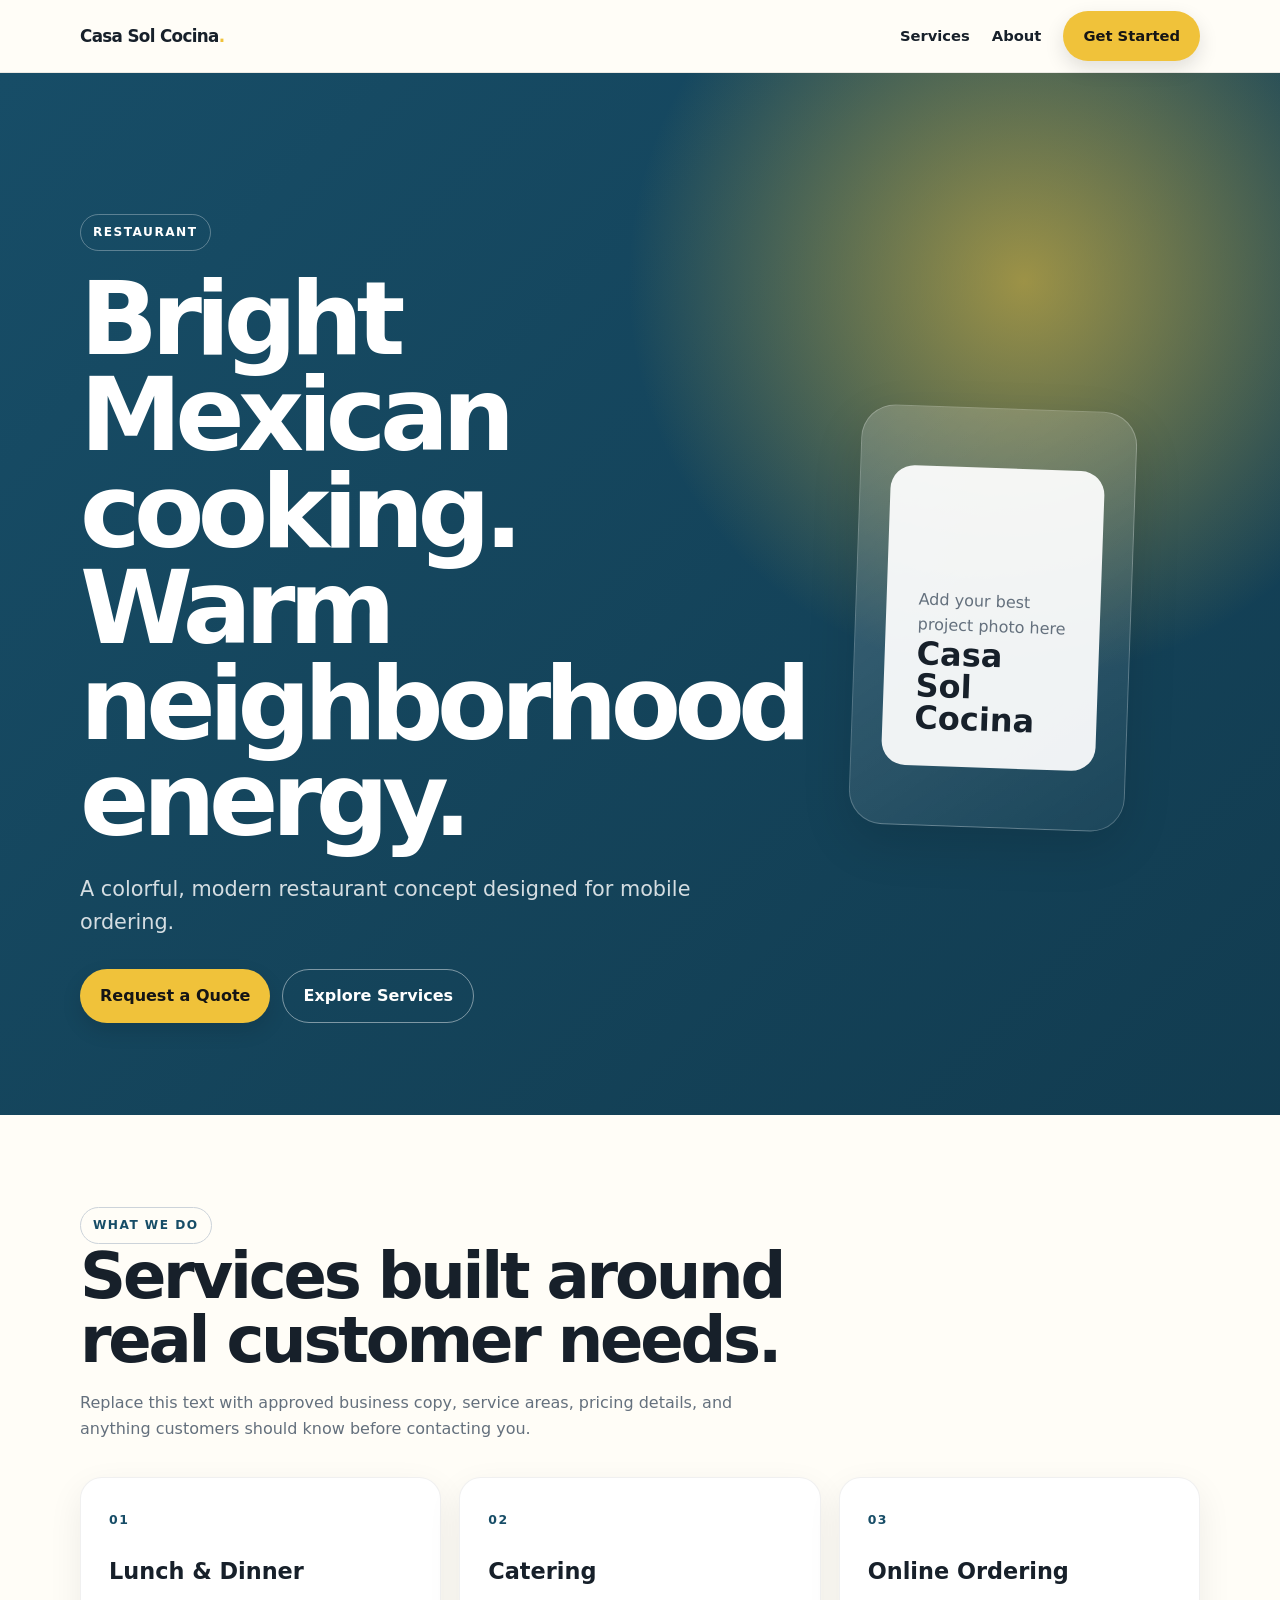
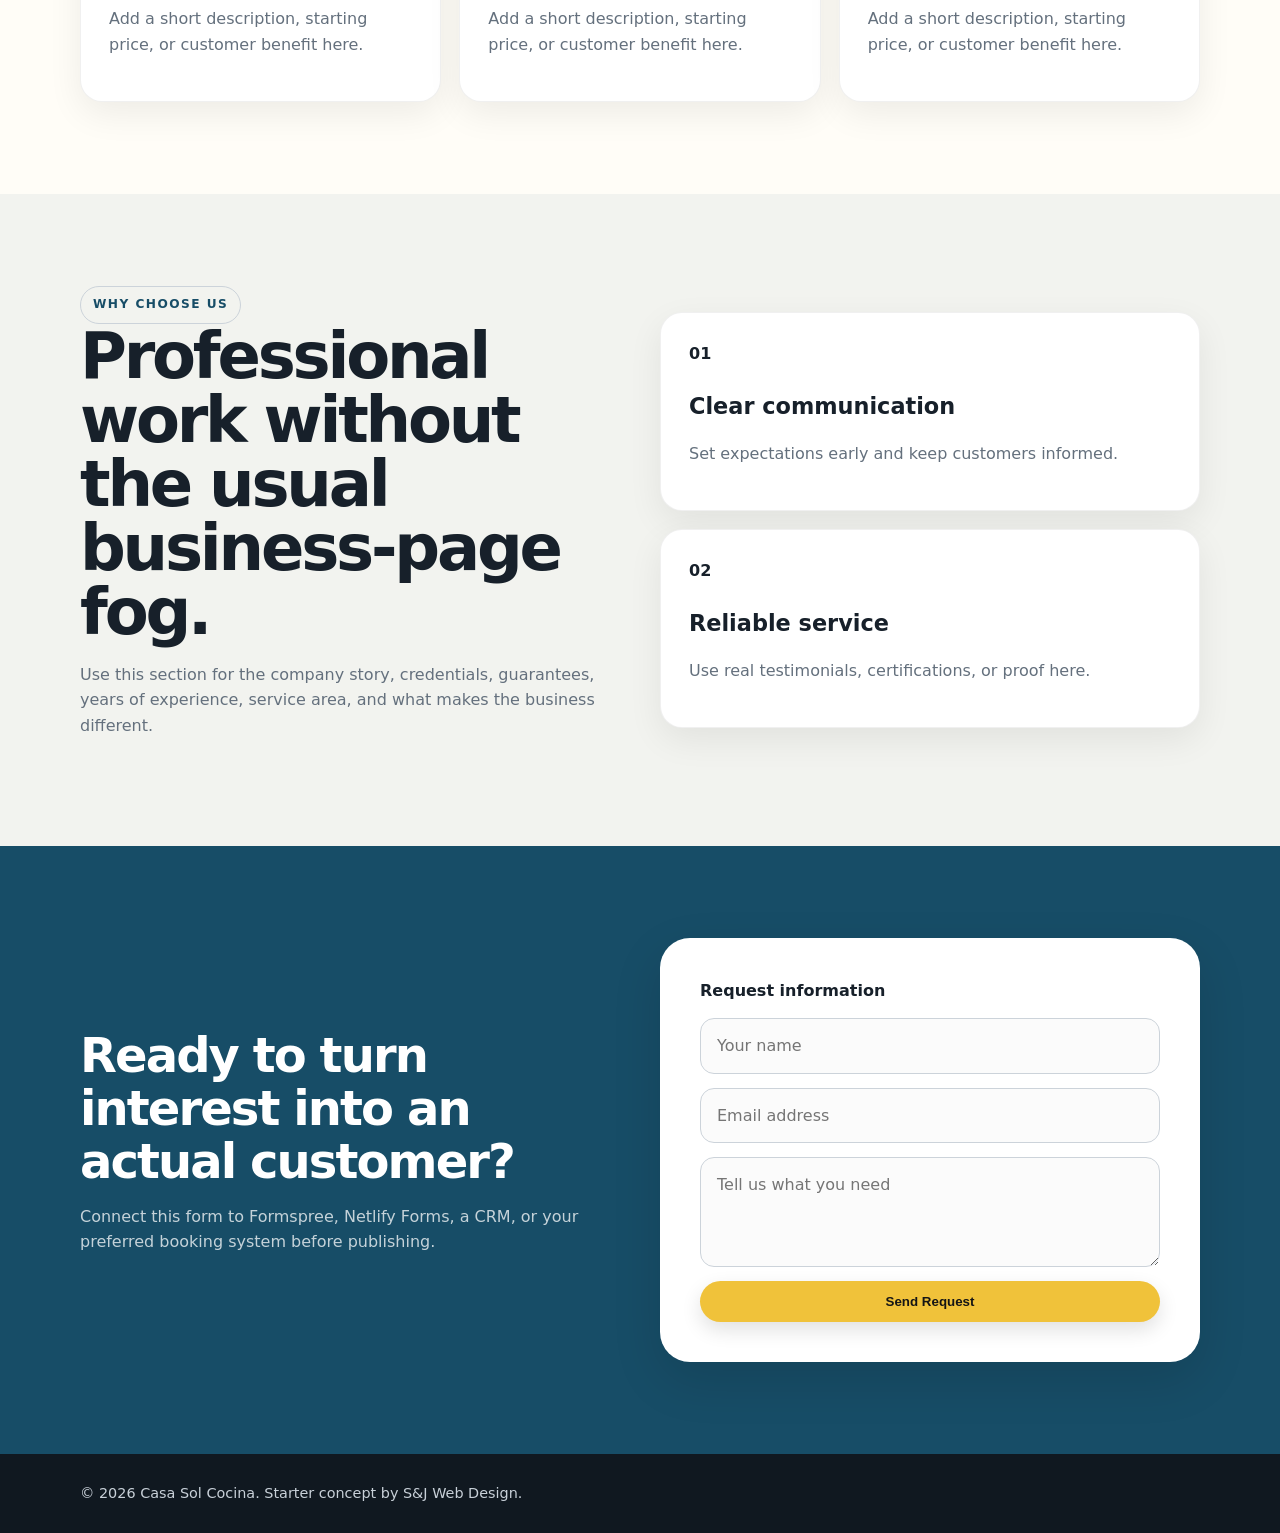
==== concepts/Casa_Sol_Cocina/index.html @ 7ccfbdbb "Add interactive portfolio concepts" ====
<!doctype html>
<html lang="en">
<head>
  <meta charset="utf-8">
  <meta name="viewport" content="width=device-width, initial-scale=1">
  <meta name="description" content="A colorful, modern restaurant concept designed for mobile ordering.">
  <title>Casa Sol Cocina</title>
  <style>
    :root {
      --primary: #174D67;
      --accent: #F0C23A;
      --paper: #fffdf7;
      --ink: #17202a;
      --muted: #64707d;
      --radius: 22px;
      --shadow: 0 18px 50px rgba(0,0,0,.12);
    }
    * { box-sizing: border-box; }
    html { scroll-behavior: smooth; }
    body {
      margin: 0;
      font-family: Inter, ui-sans-serif, system-ui, -apple-system, BlinkMacSystemFont, "Segoe UI", sans-serif;
      color: var(--ink);
      background: var(--paper);
      line-height: 1.6;
    }
    a { color: inherit; text-decoration: none; }
    .wrap { width: min(1120px, calc(100% - 32px)); margin: auto; }
    header {
      position: sticky; top: 0; z-index: 20;
      background: color-mix(in srgb, var(--paper) 92%, transparent);
      backdrop-filter: blur(16px);
      border-bottom: 1px solid rgba(0,0,0,.08);
    }
    nav {
      min-height: 72px; display: flex; align-items: center; justify-content: space-between; gap: 20px;
    }
    .brand { font-weight: 900; letter-spacing: -.04em; font-size: 1.05rem; }
    .brand span { color: var(--accent); }
    .navlinks { display: flex; gap: 22px; align-items: center; font-weight: 700; font-size: .92rem; }
    .button {
      display: inline-flex; align-items: center; justify-content: center;
      padding: 13px 20px; border-radius: 999px; font-weight: 850;
      background: var(--accent); color: #151515; border: 0; cursor: pointer;
      box-shadow: 0 8px 20px rgba(0,0,0,.12);
    }
    .button.alt { background: transparent; color: white; border: 1px solid rgba(255,255,255,.45); box-shadow: none; }
    .hero {
      color: white;
      background:
        radial-gradient(circle at 80% 20%, color-mix(in srgb, var(--accent) 62%, transparent), transparent 30%),
        linear-gradient(135deg, var(--primary), color-mix(in srgb, var(--primary) 78%, black));
      padding: clamp(76px, 11vw, 150px) 0 92px;
      overflow: hidden;
    }
    .hero-grid { display: grid; grid-template-columns: 1.2fr .8fr; align-items: center; gap: 50px; }
    .eyebrow {
      display: inline-block; padding: 8px 12px; border: 1px solid rgba(255,255,255,.3);
      border-radius: 999px; font-size: .76rem; font-weight: 900; letter-spacing: .12em; text-transform: uppercase;
    }
    h1 { font-size: clamp(3rem, 8vw, 6.7rem); line-height: .94; letter-spacing: -.065em; margin: 20px 0 24px; max-width: 850px; }
    .hero p { font-size: clamp(1.05rem, 2.2vw, 1.3rem); color: rgba(255,255,255,.82); max-width: 650px; }
    .actions { display: flex; flex-wrap: wrap; gap: 12px; margin-top: 30px; }
    .visual {
      min-height: 420px; border-radius: 34px; background:
      linear-gradient(145deg, rgba(255,255,255,.19), rgba(255,255,255,.04));
      border: 1px solid rgba(255,255,255,.22); box-shadow: var(--shadow);
      display: grid; place-items: center; padding: 30px; transform: rotate(2deg);
    }
    .visual-card {
      width: 100%; min-height: 300px; border-radius: 24px; background: rgba(255,255,255,.93); color: var(--ink);
      padding: 32px; display: flex; flex-direction: column; justify-content: end;
    }
    .visual-card strong { font-size: 2rem; line-height: 1; }
    section { padding: 92px 0; }
    .section-head { max-width: 720px; margin-bottom: 36px; }
    h2 { font-size: clamp(2.1rem, 5vw, 4rem); line-height: 1; letter-spacing: -.05em; margin: 0 0 18px; }
    .muted { color: var(--muted); }
    .cards { display: grid; grid-template-columns: repeat(3, 1fr); gap: 18px; }
    .card { padding: 28px; border-radius: var(--radius); background: white; box-shadow: 0 12px 35px rgba(0,0,0,.07); border: 1px solid rgba(0,0,0,.06); }
    .card .num { font-size: .78rem; font-weight: 900; color: var(--primary); letter-spacing: .12em; }
    .card h3 { margin: 22px 0 8px; font-size: 1.4rem; }
    .band { background: var(--primary); color: white; }
    .band-grid { display: grid; grid-template-columns: 1fr 1fr; gap: 40px; align-items: center; }
    .quote { font-size: clamp(1.6rem, 4vw, 3rem); font-weight: 900; line-height: 1.1; letter-spacing: -.04em; }
    .contact {
      padding: 40px; border-radius: 30px; background: white; color: var(--ink);
      display: grid; gap: 14px; box-shadow: var(--shadow);
    }
    input, textarea {
      width: 100%; padding: 14px 16px; border-radius: 14px; border: 1px solid #ccd3da;
      font: inherit; background: #fbfbfb;
    }
    textarea { min-height: 110px; resize: vertical; }
    footer { padding: 28px 0; background: #101820; color: #c8d0d8; font-size: .9rem; }
    @media (max-width: 780px) {
      .navlinks a:not(.button) { display: none; }
      .hero-grid, .band-grid { grid-template-columns: 1fr; }
      .visual { min-height: 300px; transform: none; }
      .cards { grid-template-columns: 1fr; }
      section { padding: 68px 0; }
      h1 { font-size: clamp(3rem, 15vw, 5rem); }
    }
  </style>
</head>
<body>
<header>
  <nav class="wrap">
    <a class="brand" href="#top">Casa Sol Cocina<span>.</span></a>
    <div class="navlinks">
      <a href="#services">Services</a>
      <a href="#about">About</a>
      <a class="button" href="#contact">Get Started</a>
    </div>
  </nav>
</header>

<main id="top">
  <section class="hero">
    <div class="wrap hero-grid">
      <div>
        <span class="eyebrow">Restaurant</span>
        <h1>Bright Mexican cooking. Warm neighborhood energy.</h1>
        <p>A colorful, modern restaurant concept designed for mobile ordering.</p>
        <div class="actions">
          <a class="button" href="#contact">Request a Quote</a>
          <a class="button alt" href="#services">Explore Services</a>
        </div>
      </div>
      <div class="visual" aria-label="Project image placeholder">
        <div class="visual-card">
          <span class="muted">Add your best project photo here</span>
          <strong>Casa Sol Cocina</strong>
        </div>
      </div>
    </div>
  </section>

  <section id="services">
    <div class="wrap">
      <div class="section-head">
        <span class="eyebrow" style="color:var(--primary);border-color:#ccd3da">What we do</span>
        <h2>Services built around real customer needs.</h2>
        <p class="muted">Replace this text with approved business copy, service areas, pricing details, and anything customers should know before contacting you.</p>
      </div>
      <div class="cards">
        <article class="card"><span class="num">01</span><h3>Lunch &amp; Dinner</h3><p class="muted">Add a short description, starting price, or customer benefit here.</p></article>
<article class="card"><span class="num">02</span><h3>Catering</h3><p class="muted">Add a short description, starting price, or customer benefit here.</p></article>
<article class="card"><span class="num">03</span><h3>Online Ordering</h3><p class="muted">Add a short description, starting price, or customer benefit here.</p></article>
      </div>
    </div>
  </section>

  <section id="about" style="background:#f2f3ef">
    <div class="wrap band-grid">
      <div>
        <span class="eyebrow" style="color:var(--primary);border-color:#ccd3da">Why choose us</span>
        <h2>Professional work without the usual business-page fog.</h2>
        <p class="muted">Use this section for the company story, credentials, guarantees, years of experience, service area, and what makes the business different.</p>
      </div>
      <div class="cards" style="grid-template-columns:1fr">
        <div class="card"><strong>01</strong><h3>Clear communication</h3><p class="muted">Set expectations early and keep customers informed.</p></div>
        <div class="card"><strong>02</strong><h3>Reliable service</h3><p class="muted">Use real testimonials, certifications, or proof here.</p></div>
      </div>
    </div>
  </section>

  <section class="band" id="contact">
    <div class="wrap band-grid">
      <div>
        <div class="quote">Ready to turn interest into an actual customer?</div>
        <p style="color:rgba(255,255,255,.75)">Connect this form to Formspree, Netlify Forms, a CRM, or your preferred booking system before publishing.</p>
      </div>
      <form class="contact" onsubmit="event.preventDefault(); alert('Demo form only. Connect a real form service before launch.');">
        <strong>Request information</strong>
        <input aria-label="Name" placeholder="Your name" required>
        <input aria-label="Email" type="email" placeholder="Email address" required>
        <textarea aria-label="Message" placeholder="Tell us what you need"></textarea>
        <button class="button" type="submit">Send Request</button>
      </form>
    </div>
  </section>
</main>

<footer>
  <div class="wrap">© <span id="year"></span> Casa Sol Cocina. Starter concept by S&amp;J Web Design.</div>
</footer>

<script>
  document.getElementById('year').textContent = new Date().getFullYear();
</script>
</body>
</html>
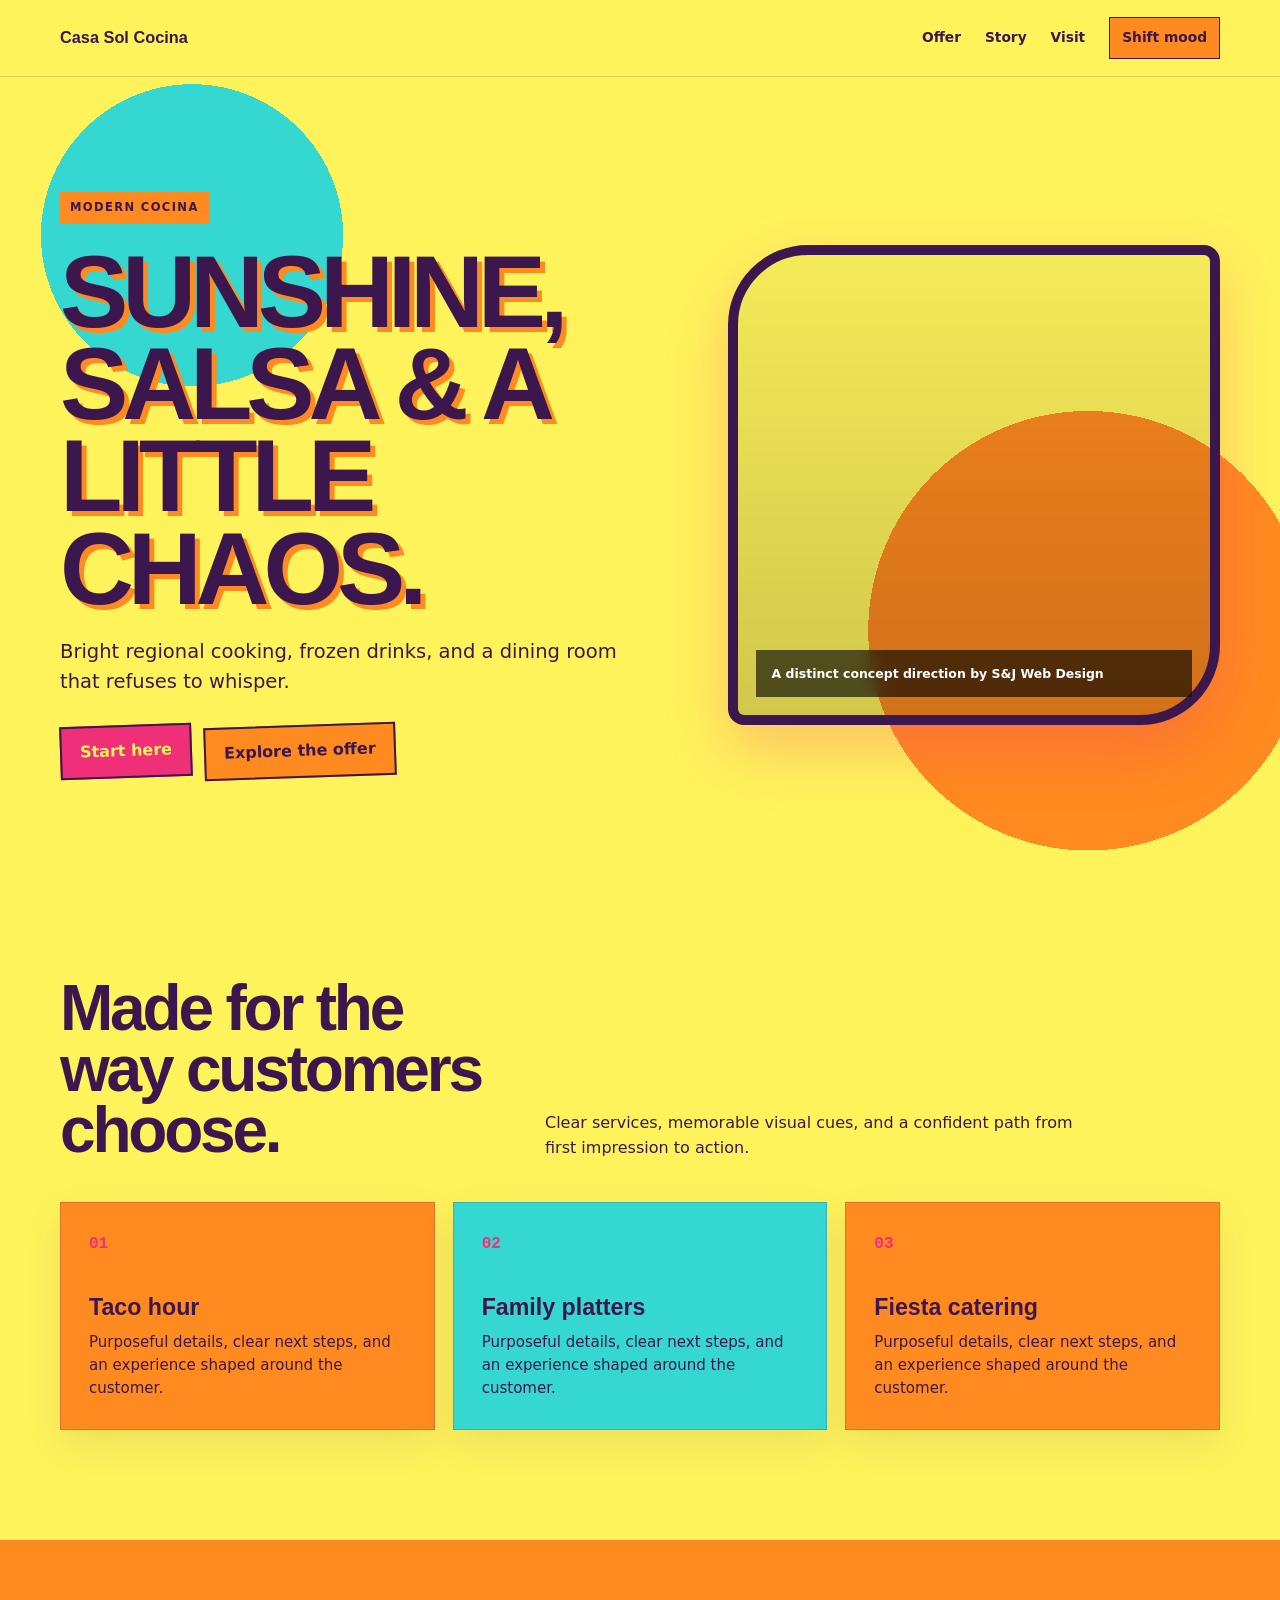
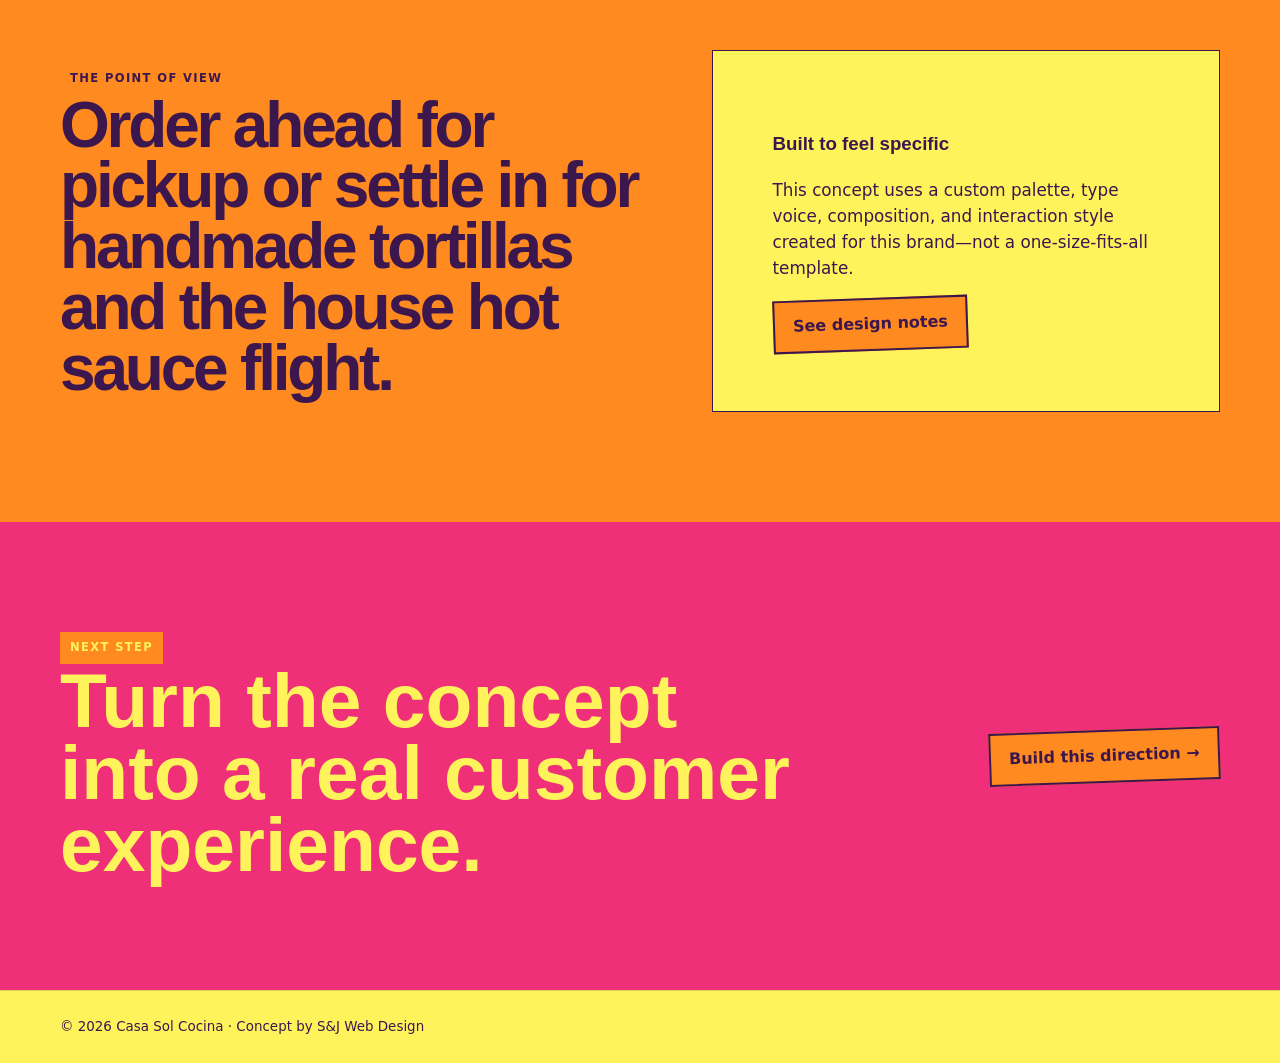
==== commit aac49cc2: "Redesign all portfolio concepts" ====
--- a/concepts/Casa_Sol_Cocina/index.html
+++ b/concepts/Casa_Sol_Cocina/index.html
@@ -1,193 +1,19 @@
 <!doctype html>
-<html lang="en">
-<head>
-  <meta charset="utf-8">
-  <meta name="viewport" content="width=device-width, initial-scale=1">
-  <meta name="description" content="A colorful, modern restaurant concept designed for mobile ordering.">
-  <title>Casa Sol Cocina</title>
-  <style>
-    :root {
-      --primary: #174D67;
-      --accent: #F0C23A;
-      --paper: #fffdf7;
-      --ink: #17202a;
-      --muted: #64707d;
-      --radius: 22px;
-      --shadow: 0 18px 50px rgba(0,0,0,.12);
-    }
-    * { box-sizing: border-box; }
-    html { scroll-behavior: smooth; }
-    body {
-      margin: 0;
-      font-family: Inter, ui-sans-serif, system-ui, -apple-system, BlinkMacSystemFont, "Segoe UI", sans-serif;
-      color: var(--ink);
-      background: var(--paper);
-      line-height: 1.6;
-    }
-    a { color: inherit; text-decoration: none; }
-    .wrap { width: min(1120px, calc(100% - 32px)); margin: auto; }
-    header {
-      position: sticky; top: 0; z-index: 20;
-      background: color-mix(in srgb, var(--paper) 92%, transparent);
-      backdrop-filter: blur(16px);
-      border-bottom: 1px solid rgba(0,0,0,.08);
-    }
-    nav {
-      min-height: 72px; display: flex; align-items: center; justify-content: space-between; gap: 20px;
-    }
-    .brand { font-weight: 900; letter-spacing: -.04em; font-size: 1.05rem; }
-    .brand span { color: var(--accent); }
-    .navlinks { display: flex; gap: 22px; align-items: center; font-weight: 700; font-size: .92rem; }
-    .button {
-      display: inline-flex; align-items: center; justify-content: center;
-      padding: 13px 20px; border-radius: 999px; font-weight: 850;
-      background: var(--accent); color: #151515; border: 0; cursor: pointer;
-      box-shadow: 0 8px 20px rgba(0,0,0,.12);
-    }
-    .button.alt { background: transparent; color: white; border: 1px solid rgba(255,255,255,.45); box-shadow: none; }
-    .hero {
-      color: white;
-      background:
-        radial-gradient(circle at 80% 20%, color-mix(in srgb, var(--accent) 62%, transparent), transparent 30%),
-        linear-gradient(135deg, var(--primary), color-mix(in srgb, var(--primary) 78%, black));
-      padding: clamp(76px, 11vw, 150px) 0 92px;
-      overflow: hidden;
-    }
-    .hero-grid { display: grid; grid-template-columns: 1.2fr .8fr; align-items: center; gap: 50px; }
-    .eyebrow {
-      display: inline-block; padding: 8px 12px; border: 1px solid rgba(255,255,255,.3);
-      border-radius: 999px; font-size: .76rem; font-weight: 900; letter-spacing: .12em; text-transform: uppercase;
-    }
-    h1 { font-size: clamp(3rem, 8vw, 6.7rem); line-height: .94; letter-spacing: -.065em; margin: 20px 0 24px; max-width: 850px; }
-    .hero p { font-size: clamp(1.05rem, 2.2vw, 1.3rem); color: rgba(255,255,255,.82); max-width: 650px; }
-    .actions { display: flex; flex-wrap: wrap; gap: 12px; margin-top: 30px; }
-    .visual {
-      min-height: 420px; border-radius: 34px; background:
-      linear-gradient(145deg, rgba(255,255,255,.19), rgba(255,255,255,.04));
-      border: 1px solid rgba(255,255,255,.22); box-shadow: var(--shadow);
-      display: grid; place-items: center; padding: 30px; transform: rotate(2deg);
-    }
-    .visual-card {
-      width: 100%; min-height: 300px; border-radius: 24px; background: rgba(255,255,255,.93); color: var(--ink);
-      padding: 32px; display: flex; flex-direction: column; justify-content: end;
-    }
-    .visual-card strong { font-size: 2rem; line-height: 1; }
-    section { padding: 92px 0; }
-    .section-head { max-width: 720px; margin-bottom: 36px; }
-    h2 { font-size: clamp(2.1rem, 5vw, 4rem); line-height: 1; letter-spacing: -.05em; margin: 0 0 18px; }
-    .muted { color: var(--muted); }
-    .cards { display: grid; grid-template-columns: repeat(3, 1fr); gap: 18px; }
-    .card { padding: 28px; border-radius: var(--radius); background: white; box-shadow: 0 12px 35px rgba(0,0,0,.07); border: 1px solid rgba(0,0,0,.06); }
-    .card .num { font-size: .78rem; font-weight: 900; color: var(--primary); letter-spacing: .12em; }
-    .card h3 { margin: 22px 0 8px; font-size: 1.4rem; }
-    .band { background: var(--primary); color: white; }
-    .band-grid { display: grid; grid-template-columns: 1fr 1fr; gap: 40px; align-items: center; }
-    .quote { font-size: clamp(1.6rem, 4vw, 3rem); font-weight: 900; line-height: 1.1; letter-spacing: -.04em; }
-    .contact {
-      padding: 40px; border-radius: 30px; background: white; color: var(--ink);
-      display: grid; gap: 14px; box-shadow: var(--shadow);
-    }
-    input, textarea {
-      width: 100%; padding: 14px 16px; border-radius: 14px; border: 1px solid #ccd3da;
-      font: inherit; background: #fbfbfb;
-    }
-    textarea { min-height: 110px; resize: vertical; }
-    footer { padding: 28px 0; background: #101820; color: #c8d0d8; font-size: .9rem; }
-    @media (max-width: 780px) {
-      .navlinks a:not(.button) { display: none; }
-      .hero-grid, .band-grid { grid-template-columns: 1fr; }
-      .visual { min-height: 300px; transform: none; }
-      .cards { grid-template-columns: 1fr; }
-      section { padding: 68px 0; }
-      h1 { font-size: clamp(3rem, 15vw, 5rem); }
-    }
-  </style>
-</head>
-<body>
-<header>
-  <nav class="wrap">
-    <a class="brand" href="#top">Casa Sol Cocina<span>.</span></a>
-    <div class="navlinks">
-      <a href="#services">Services</a>
-      <a href="#about">About</a>
-      <a class="button" href="#contact">Get Started</a>
-    </div>
-  </nav>
-</header>
-
-<main id="top">
-  <section class="hero">
-    <div class="wrap hero-grid">
-      <div>
-        <span class="eyebrow">Restaurant</span>
-        <h1>Bright Mexican cooking. Warm neighborhood energy.</h1>
-        <p>A colorful, modern restaurant concept designed for mobile ordering.</p>
-        <div class="actions">
-          <a class="button" href="#contact">Request a Quote</a>
-          <a class="button alt" href="#services">Explore Services</a>
-        </div>
-      </div>
-      <div class="visual" aria-label="Project image placeholder">
-        <div class="visual-card">
-          <span class="muted">Add your best project photo here</span>
-          <strong>Casa Sol Cocina</strong>
-        </div>
-      </div>
-    </div>
-  </section>
-
-  <section id="services">
-    <div class="wrap">
-      <div class="section-head">
-        <span class="eyebrow" style="color:var(--primary);border-color:#ccd3da">What we do</span>
-        <h2>Services built around real customer needs.</h2>
-        <p class="muted">Replace this text with approved business copy, service areas, pricing details, and anything customers should know before contacting you.</p>
-      </div>
-      <div class="cards">
-        <article class="card"><span class="num">01</span><h3>Lunch &amp; Dinner</h3><p class="muted">Add a short description, starting price, or customer benefit here.</p></article>
-<article class="card"><span class="num">02</span><h3>Catering</h3><p class="muted">Add a short description, starting price, or customer benefit here.</p></article>
-<article class="card"><span class="num">03</span><h3>Online Ordering</h3><p class="muted">Add a short description, starting price, or customer benefit here.</p></article>
-      </div>
-    </div>
-  </section>
-
-  <section id="about" style="background:#f2f3ef">
-    <div class="wrap band-grid">
-      <div>
-        <span class="eyebrow" style="color:var(--primary);border-color:#ccd3da">Why choose us</span>
-        <h2>Professional work without the usual business-page fog.</h2>
-        <p class="muted">Use this section for the company story, credentials, guarantees, years of experience, service area, and what makes the business different.</p>
-      </div>
-      <div class="cards" style="grid-template-columns:1fr">
-        <div class="card"><strong>01</strong><h3>Clear communication</h3><p class="muted">Set expectations early and keep customers informed.</p></div>
-        <div class="card"><strong>02</strong><h3>Reliable service</h3><p class="muted">Use real testimonials, certifications, or proof here.</p></div>
-      </div>
-    </div>
-  </section>
-
-  <section class="band" id="contact">
-    <div class="wrap band-grid">
-      <div>
-        <div class="quote">Ready to turn interest into an actual customer?</div>
-        <p style="color:rgba(255,255,255,.75)">Connect this form to Formspree, Netlify Forms, a CRM, or your preferred booking system before publishing.</p>
-      </div>
-      <form class="contact" onsubmit="event.preventDefault(); alert('Demo form only. Connect a real form service before launch.');">
-        <strong>Request information</strong>
-        <input aria-label="Name" placeholder="Your name" required>
-        <input aria-label="Email" type="email" placeholder="Email address" required>
-        <textarea aria-label="Message" placeholder="Tell us what you need"></textarea>
-        <button class="button" type="submit">Send Request</button>
-      </form>
-    </div>
-  </section>
-</main>
-
-<footer>
-  <div class="wrap">© <span id="year"></span> Casa Sol Cocina. Starter concept by S&amp;J Web Design.</div>
-</footer>
-
+<html lang="en"><head><meta charset="utf-8"><meta name="viewport" content="width=device-width,initial-scale=1,viewport-fit=cover"><meta name="description" content="Bright regional cooking, frozen drinks, and a dining room that refuses to whisper."><title>Casa Sol Cocina</title>
+<style>
+:root{--primary:#ef2f78;--accent:#ff8a1f;--pop:#35d7d1;--bg:#fff35c;--ink:#3c174d;--paper:#fff;--line:color-mix(in srgb,var(--ink) 18%,transparent)}
+*{box-sizing:border-box}html{scroll-behavior:smooth}body{margin:0;color:var(--ink);background:var(--bg);font-family:Trebuchet MS, Arial, sans-serif;line-height:1.55}body.mood{--bg:#3c174d;--ink:#fff35c;--line:color-mix(in srgb,var(--bg) 28%,transparent)}a{color:inherit;text-decoration:none}button{font:inherit}.wrap{width:min(1160px,calc(100% - 32px));margin:auto}.site-header{position:sticky;top:0;z-index:20;background:color-mix(in srgb,var(--bg) 88%,transparent);border-bottom:1px solid var(--line);backdrop-filter:blur(15px)}nav{display:flex;min-height:76px;align-items:center;justify-content:space-between;gap:24px}.wordmark{font-weight:900;font-size:1.02rem}.navlinks{display:flex;align-items:center;gap:24px;font-family:ui-sans-serif,system-ui,sans-serif;font-size:.86rem;font-weight:800}.menu{display:none}.mood-button{padding:9px 12px;color:var(--ink);background:var(--accent);border:1px solid var(--ink);cursor:pointer;font-weight:900}.hero{position:relative;padding:clamp(70px,9vw,132px) 0 90px}.hero-grid{display:grid;grid-template-columns:1.08fr .92fr;align-items:center;gap:clamp(36px,7vw,90px)}.kicker{display:inline-block;padding:7px 10px;background:var(--accent);font-family:ui-sans-serif,system-ui,sans-serif;font-size:.72rem;font-weight:900;letter-spacing:.12em;text-transform:uppercase}h1{max-width:850px;margin:22px 0;font-size:clamp(3.2rem,8vw,7rem);line-height:.9;letter-spacing:-.06em}.intro{max-width:620px;font-family:ui-sans-serif,system-ui,sans-serif;font-size:clamp(1rem,2vw,1.22rem)}.actions{display:flex;flex-wrap:wrap;gap:12px;margin-top:28px}.button{display:inline-flex;min-height:48px;align-items:center;justify-content:center;padding:12px 18px;color:var(--bg);background:var(--primary);border:2px solid var(--ink);font-family:ui-sans-serif,system-ui,sans-serif;font-weight:900;cursor:pointer}.button.alt{color:var(--ink);background:var(--accent)}.photo{position:relative;min-height:480px;background:linear-gradient(0deg,rgba(0,0,0,.18),rgba(0,0,0,.04)),url("https://images.unsplash.com/photo-1565299585323-38d6b0865b47?auto=format&fit=crop&w=1400&q=82") center/cover;box-shadow:0 24px 60px color-mix(in srgb,var(--primary) 25%,transparent)}.photo-label{position:absolute;right:18px;bottom:18px;left:18px;padding:14px 16px;color:white;background:rgba(0,0,0,.62);font-family:ui-sans-serif,system-ui,sans-serif;font-size:.78rem;font-weight:800;backdrop-filter:blur(8px)}section{padding:clamp(68px,9vw,110px) 0}.section-head{display:grid;grid-template-columns:.8fr 1.2fr;align-items:end;gap:35px;margin-bottom:42px}.section-title{margin:0;font-size:clamp(2.4rem,5vw,4.8rem);line-height:.95;letter-spacing:-.05em}.section-head p{max-width:540px;margin:0;font-family:ui-sans-serif,system-ui,sans-serif}.cards{display:grid;grid-template-columns:repeat(3,1fr);gap:18px}.card{padding:28px;background:color-mix(in srgb,var(--paper) 76%,var(--bg));border:1px solid var(--line);box-shadow:0 14px 35px color-mix(in srgb,var(--ink) 9%,transparent)}.card>span{font-family:ui-monospace,monospace;font-weight:900;color:var(--primary)}.card h3{margin:38px 0 10px;font-size:1.45rem;line-height:1.1}.card p{margin:0;font-family:ui-sans-serif,system-ui,sans-serif;font-size:.94rem}.story{background:var(--accent)}.story-grid{display:grid;grid-template-columns:1.1fr .9fr;align-items:center;gap:30px}.story-panel{padding:clamp(28px,5vw,60px);background:var(--bg);border:1px solid var(--ink)}.story-panel p{font-family:ui-sans-serif,system-ui,sans-serif;font-size:1.05rem}.details{max-height:0;overflow:hidden;opacity:0;transition:max-height .35s,opacity .35s}.details.open{max-height:180px;opacity:1}.contact{color:var(--bg);background:var(--primary)}.contact-grid{display:grid;grid-template-columns:1fr auto;align-items:center;gap:28px}.contact h2{max-width:760px;margin:0;font-size:clamp(2.5rem,6vw,5.5rem);line-height:.94}.contact .button{color:var(--ink);background:var(--accent)}footer{padding:26px 0;border-top:1px solid var(--line);font-family:ui-sans-serif,system-ui,sans-serif;font-size:.84rem}
+.v5{}.hero{background:radial-gradient(circle at 15% 20%,var(--pop) 0 12%,transparent 12%),radial-gradient(circle at 85% 70%,var(--accent) 0 18%,transparent 18%),var(--bg)}h1{text-shadow:5px 5px 0 var(--accent);text-transform:uppercase}.photo{border:10px solid var(--ink);border-radius:80px 16px}.card:nth-child(odd){background:var(--accent)}.card:nth-child(even){background:var(--pop)}.button{transform:rotate(-2deg)}
+@media(max-width:820px){.navlinks{position:absolute;top:100%;right:0;left:0;display:none;padding:16px;background:var(--bg);border-bottom:1px solid var(--line);flex-direction:column;align-items:stretch}.navlinks.open{display:flex}.navlinks a,.navlinks button{min-height:48px}.menu{display:grid;width:48px;height:48px;place-items:center;color:var(--ink);background:var(--accent);border:1px solid var(--ink);cursor:pointer}.hero-grid,.section-head,.story-grid,.contact-grid{grid-template-columns:1fr}.hero-copy,.photo{order:initial}.photo{min-height:360px;clip-path:none!important;transform:none!important}.cards{grid-template-columns:1fr!important}.card{transform:none!important}.contact-grid{align-items:start}.contact .button{width:100%}.hero{padding-top:58px}h1{font-size:clamp(3rem,15vw,5.2rem)}}
+@media(max-width:520px){.wrap{width:min(calc(100% - 22px),1160px)}nav{min-height:68px}.wordmark{max-width:210px}.hero{padding-bottom:60px}.photo{min-height:300px}.actions,.actions .button{width:100%}section{padding:60px 0}.story-panel{padding:24px}.section-head{gap:18px}.mood-button{width:100%}}
+@media(prefers-reduced-motion:reduce){html{scroll-behavior:auto}.details{transition:none}}
+</style></head>
+<body class="v5"><header class="site-header"><nav class="wrap"><a class="wordmark" href="#top">Casa Sol Cocina</a><button class="menu" type="button" aria-expanded="false" aria-controls="navlinks" aria-label="Open menu">MENU</button><div class="navlinks" id="navlinks"><a href="#offer">Offer</a><a href="#story">Story</a><a href="#visit">Visit</a><button class="mood-button" type="button" aria-pressed="false">Shift mood</button></div></nav></header>
+<main id="top"><section class="hero"><div class="wrap hero-grid"><div class="hero-copy"><span class="kicker">Modern cocina</span><h1>SUNSHINE, SALSA &amp; A LITTLE CHAOS.</h1><p class="intro">Bright regional cooking, frozen drinks, and a dining room that refuses to whisper.</p><div class="actions"><a class="button" href="#visit">Start here</a><a class="button alt" href="#offer">Explore the offer</a></div></div><div class="photo" role="img" aria-label="Casa Sol Cocina concept photography"><span class="photo-label">A distinct concept direction by S&amp;J Web Design</span></div></div></section>
+<section id="offer"><div class="wrap"><div class="section-head"><h2 class="section-title">Made for the way customers choose.</h2><p>Clear services, memorable visual cues, and a confident path from first impression to action.</p></div><div class="cards"><article class="card"><span>01</span><h3>Taco hour</h3><p>Purposeful details, clear next steps, and an experience shaped around the customer.</p></article><article class="card"><span>02</span><h3>Family platters</h3><p>Purposeful details, clear next steps, and an experience shaped around the customer.</p></article><article class="card"><span>03</span><h3>Fiesta catering</h3><p>Purposeful details, clear next steps, and an experience shaped around the customer.</p></article></div></div></section>
+<section class="story" id="story"><div class="wrap story-grid"><div><span class="kicker">The point of view</span><h2 class="section-title">Order ahead for pickup or settle in for handmade tortillas and the house hot sauce flight.</h2></div><div class="story-panel"><h3>Built to feel specific</h3><p>This concept uses a custom palette, type voice, composition, and interaction style created for this brand—not a one-size-fits-all template.</p><button class="button alt detail-toggle" type="button" aria-expanded="false">See design notes</button><div class="details"><p>Responsive from phone to desktop, with keyboard-friendly navigation, strong contrast, and reduced-motion support.</p></div></div></div></section>
+<section class="contact" id="visit"><div class="wrap contact-grid"><div><span class="kicker">Next step</span><h2>Turn the concept into a real customer experience.</h2></div><a class="button" href="mailto:s.j.webdesign.contact@gmail.com?subject=Casa%20Sol%20Cocina%20concept">Build this direction →</a></div></section></main>
+<footer><div class="wrap">© <span id="year"></span> Casa Sol Cocina · Concept by S&amp;J Web Design</div></footer>
 <script>
-  document.getElementById('year').textContent = new Date().getFullYear();
-</script>
-</body>
-</html>
+const menu=document.querySelector('.menu'),links=document.querySelector('.navlinks');menu.addEventListener('click',()=>{const open=menu.getAttribute('aria-expanded')==='true';menu.setAttribute('aria-expanded',String(!open));menu.textContent=open?'MENU':'CLOSE';links.classList.toggle('open')});links.querySelectorAll('a').forEach(link=>link.addEventListener('click',()=>{links.classList.remove('open');menu.setAttribute('aria-expanded','false');menu.textContent='MENU'}));document.querySelector('.mood-button').addEventListener('click',event=>{document.body.classList.toggle('mood');event.currentTarget.setAttribute('aria-pressed',String(document.body.classList.contains('mood')))});document.querySelector('.detail-toggle').addEventListener('click',event=>{const panel=document.querySelector('.details'),open=panel.classList.toggle('open');event.currentTarget.setAttribute('aria-expanded',String(open));event.currentTarget.textContent=open?'Hide design notes':'See design notes'});document.getElementById('year').textContent=new Date().getFullYear();
+</script></body></html>
